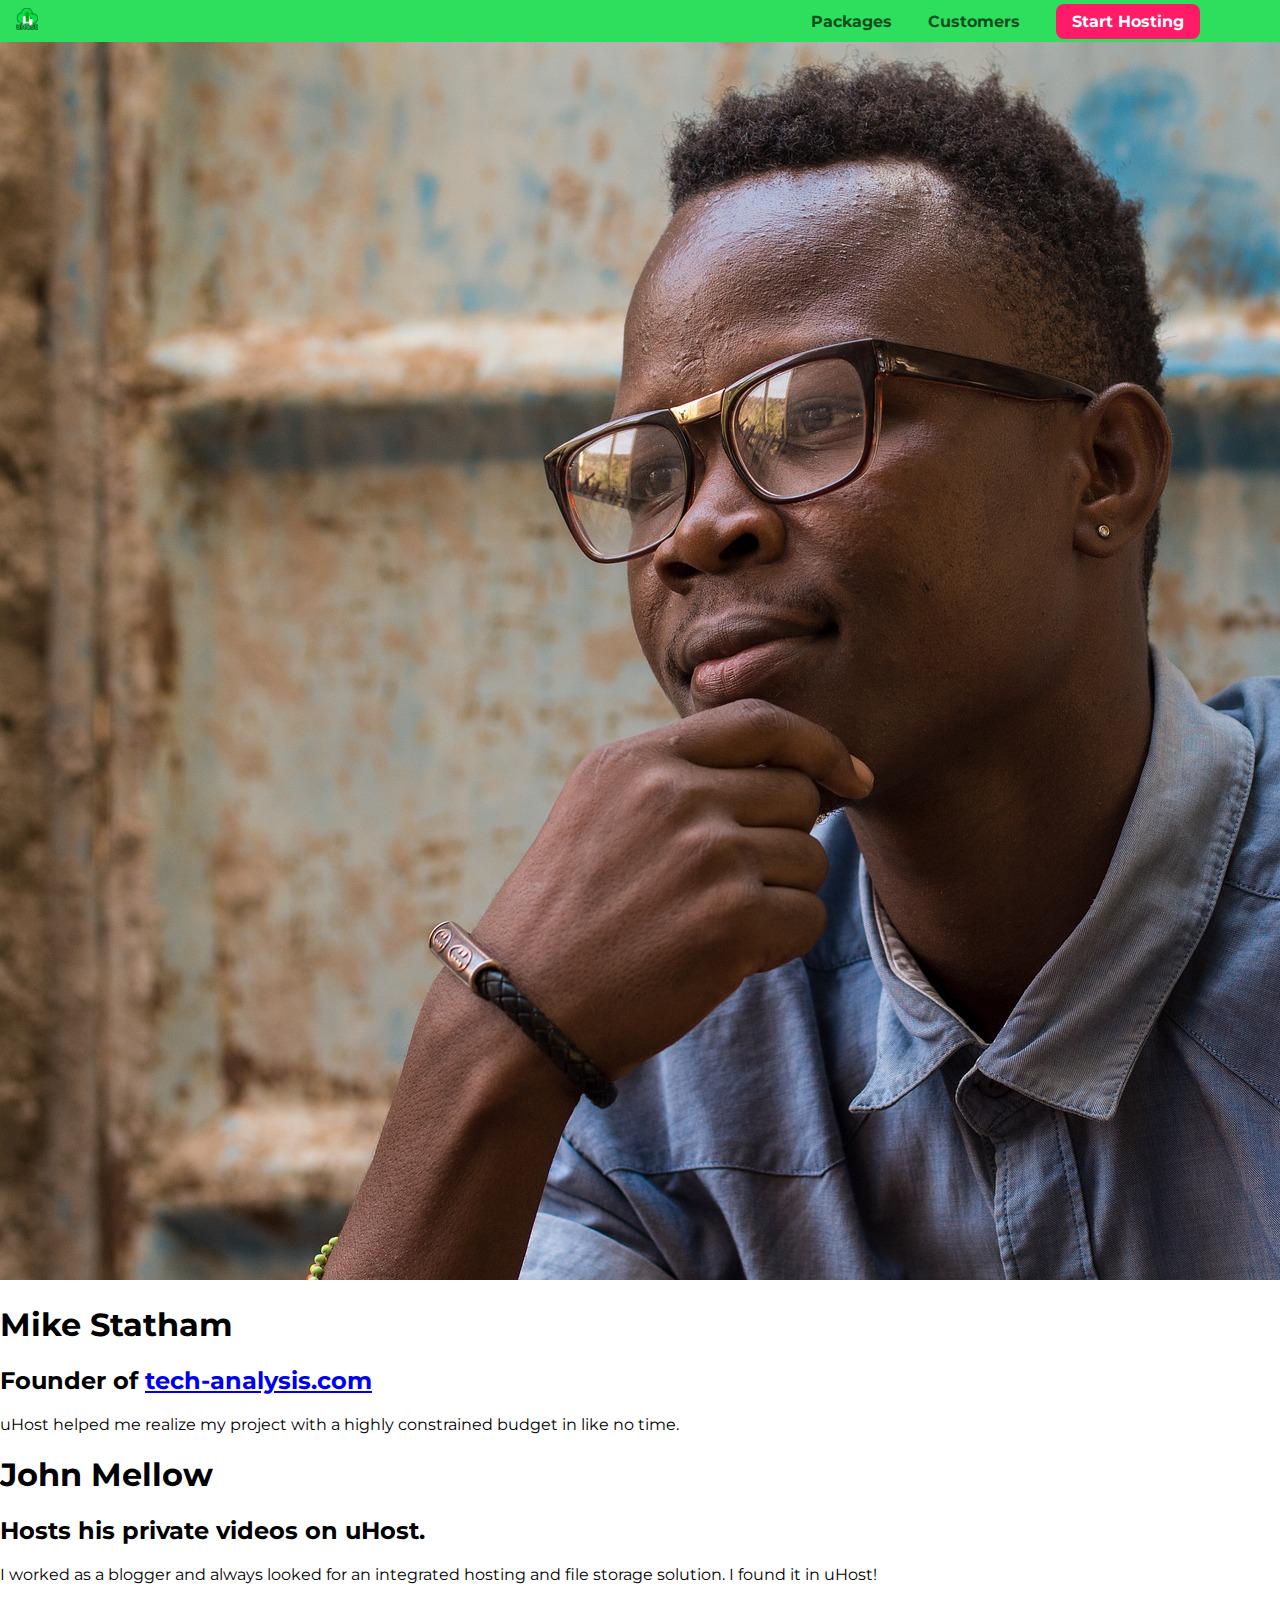
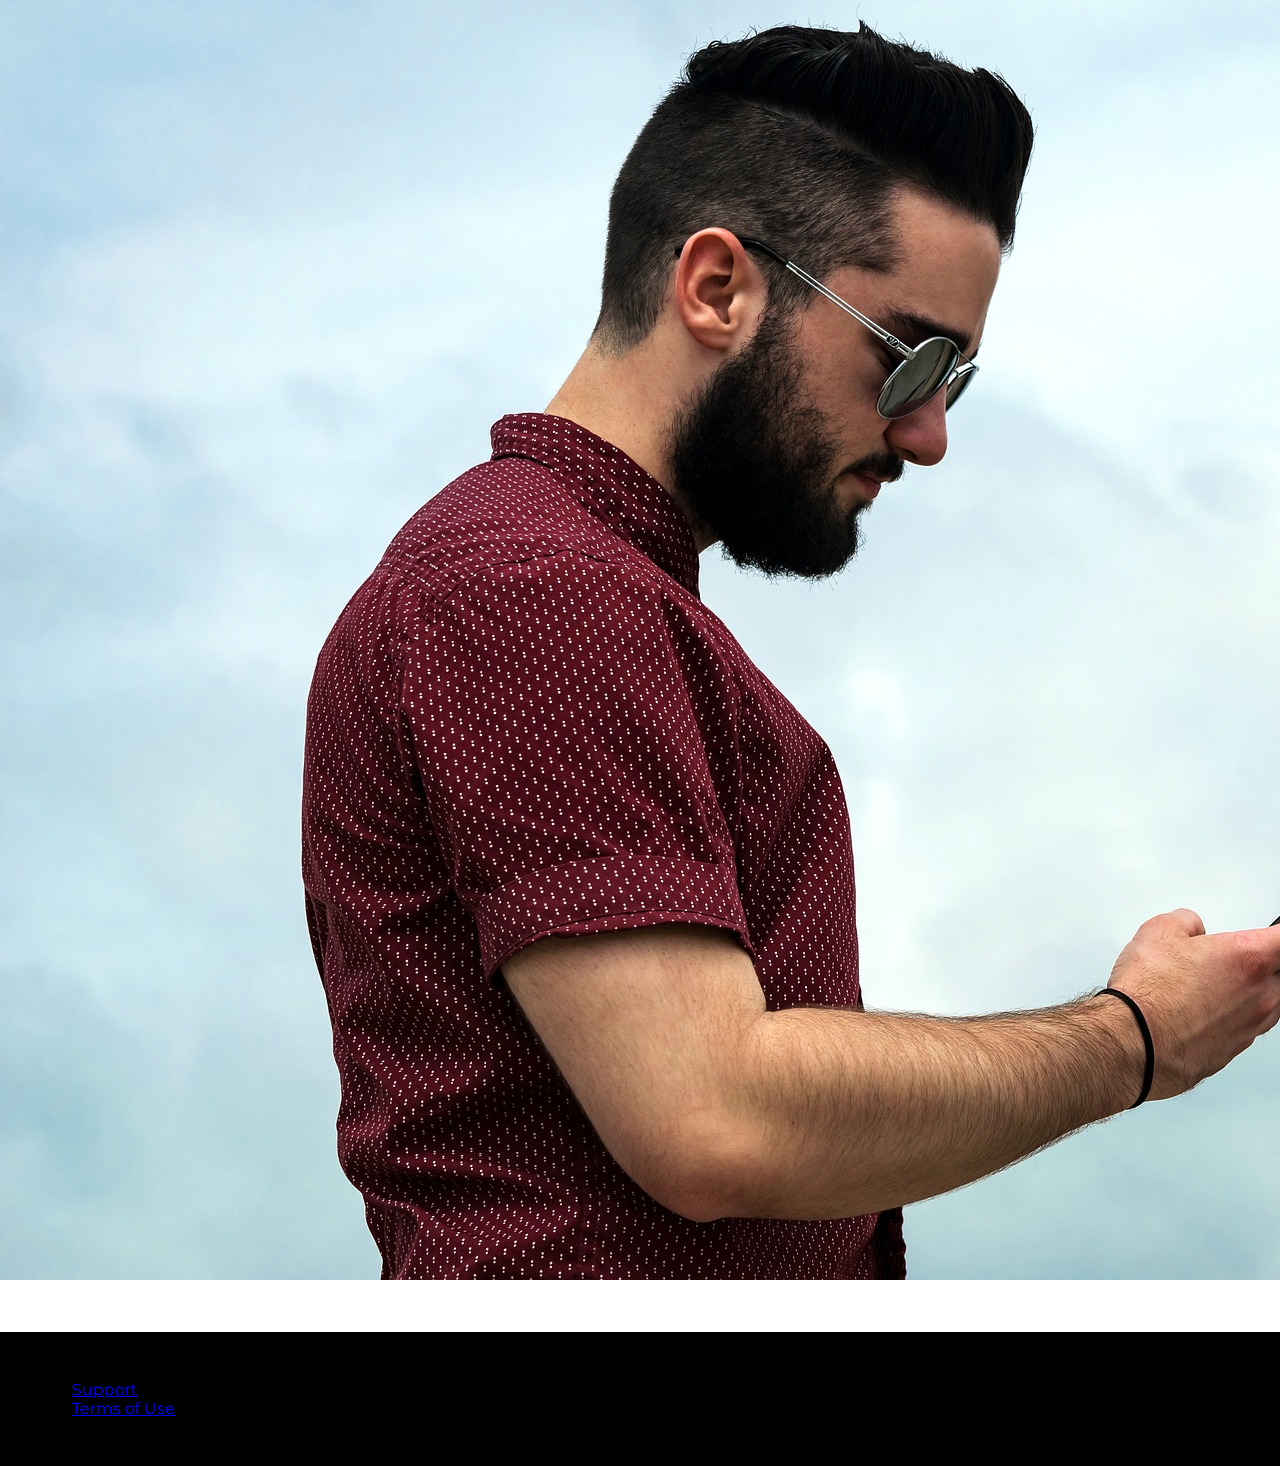
==== uhost/customers/index.html @ 760e25f6 "Add (unstyled) customers page" ====
<!DOCTYPE html>
<html lang="en">

<head>
    <meta charset="UTF-8">
    <meta name="viewport" content="width=device-width, initial-scale=1.0">
    <meta http-equiv="X-UA-Compatible" content="ie=edge">
    <title>uHost Customers</title>
    <link rel="shortcut icon" href="../favicon.png">
    <link href="https://fonts.googleapis.com/css?family=Anton|Montserrat:400,700" rel="stylesheet">
    <link rel="stylesheet" href="../shared.css">
    <link rel="stylesheet" href="customers.css">
</head>

<body>
    <header class="main-header">
        <div>
            <a href="../index.html" class="main-header__brand">
                <img src="../images/uhost-icon.png" alt="uHost - Your favourite hosting company">
            </a>
        </div>
        <nav class="main-nav">
            <ul class="main-nav__items">
                <li class="main-nav__item">
                    <a href="../packages/index.html">Packages</a>
                </li>
                <li class="main-nav__item">
                    <a href="index.html">Customers</a>
                </li>
                <li class="main-nav__item main-nav__item--cta">
                    <a href="../start-hosting/index.html">Start Hosting</a>
                </li>
            </ul>
        </nav>
    </header>
    <main>
        <div>
            <div class="testimonial" id="customer-1">
                <div class="testimonial__image-container">
                    <img src="../images/customer-1.jpg" alt="Mike Statham - Customer" class="testimonial__image">
                </div>
                <div class="testimonial__info">
                    <h1 class="testimonial__name">Mike Statham</h1>
                    <h2 class="testimonial__subtitle">Founder of
                        <a href="tech-analysis.com">tech-analysis.com</a>
                    </h2>
                    <p class="testimonial__text">uHost helped me realize my project with a highly constrained budget in
                        like no time.</p>
                </div>
            </div>
            <div class="testimonial" id="customer-2">

                <div class="testimonial__info">
                    <h1 class="testimonial__name">John Mellow</h1>
                    <h2 class="testimonial__subtitle">Hosts his private videos on uHost.
                    </h2>
                    <p class="testimonial__text">I worked as a blogger and always looked for an integrated hosting and
                        file storage solution. I found
                        it in uHost!
                    </p>
                </div>
                <div class="testimonial__image-container">
                    <img src="../images/customer-2.jpg" alt="John Mellow - Customer" class="testimonial__image">
                </div>
            </div>
        </div>
    </main>
    <footer class="main-footer">
        <nav>
            <ul>
                <li>
                    <a href="#">Support</a>
                </li>
                <li>
                    <a href="#">Terms of Use</a>
                </li>
            </ul>
        </nav>
    </footer>
</body>

</html>
---- uhost/shared.css ----
* {
    box-sizing: border-box;
}

body {
    font-family: 'Montserrat', sans-serif;
    margin: 0;
}

.main-header {
    width: 100%;
    position: fixed;
    top: 0;
    left: 0;
    background: #2ddf5c;
    padding: 8px 16px;
    z-index: 1;
}

.main-header__brand {
    color: #0e4f1f;
    text-decoration: none;
    font-weight: bold;
    font-size: 22px;
    height: 22px;
    display: inline-block;
}

.main-header__brand img {
    height: 100%;
}

.main-nav {
    display: inline-block;
    text-align: right;
    width: calc(100% - 74px);
    vertical-align: middle;
}

.main-nav__items {
    margin: 0;
    padding: 0;
    list-style: none;
}

.main-nav__item {
    display: inline-block;
    margin: 0 16px;
}

.main-nav__item a {
    color: #0e4f1f;
    text-decoration: none;
    font-weight: bold;
    padding: 3px 0;
}

.main-nav__item a:hover,
.main-nav__item a:active {
    color: white;
    border-bottom: 5px solid white;
}

.main-nav__item--cta a {
    color: white;
    background: #ff1b68;
    padding: 8px 16px;
    border-radius: 8px;
}

.main-nav__item--cta a:hover,
.main-nav__item--cta a:active {
    color: #ff1b68;
    background: white;
    border: none;
}

.main-header > div {
    display: inline-block;
    vertical-align: middle;
}

.main-footer {
    background: black;
    padding: 32px;
    margin-top: 48px;
}

.main-footer__links {
    list-style: none;
    margin: 0;
    padding: 0;
    text-align: center;
}

.main-footer__link {
    display: inline-block;
    margin: 0 16px;
}

.main-footer__link a {
    color: white;
    text-decoration: none;
}

.main-footer__link a:hover,
.main_footer__link a:active {
    color: #ccc
}

.button {
    background: #0e4f1f;
    color: white;
    font: inherit;
    border: 1.5px solid #0e4f1f;
    padding: 8px;
    border-radius: 8px;
    font-weight: bold;
    cursor: pointer;
}

.button:hover,
.button:active {
    background: white;
    color: #0e4f1f;
}

.button:focus {
    outline: none;
}
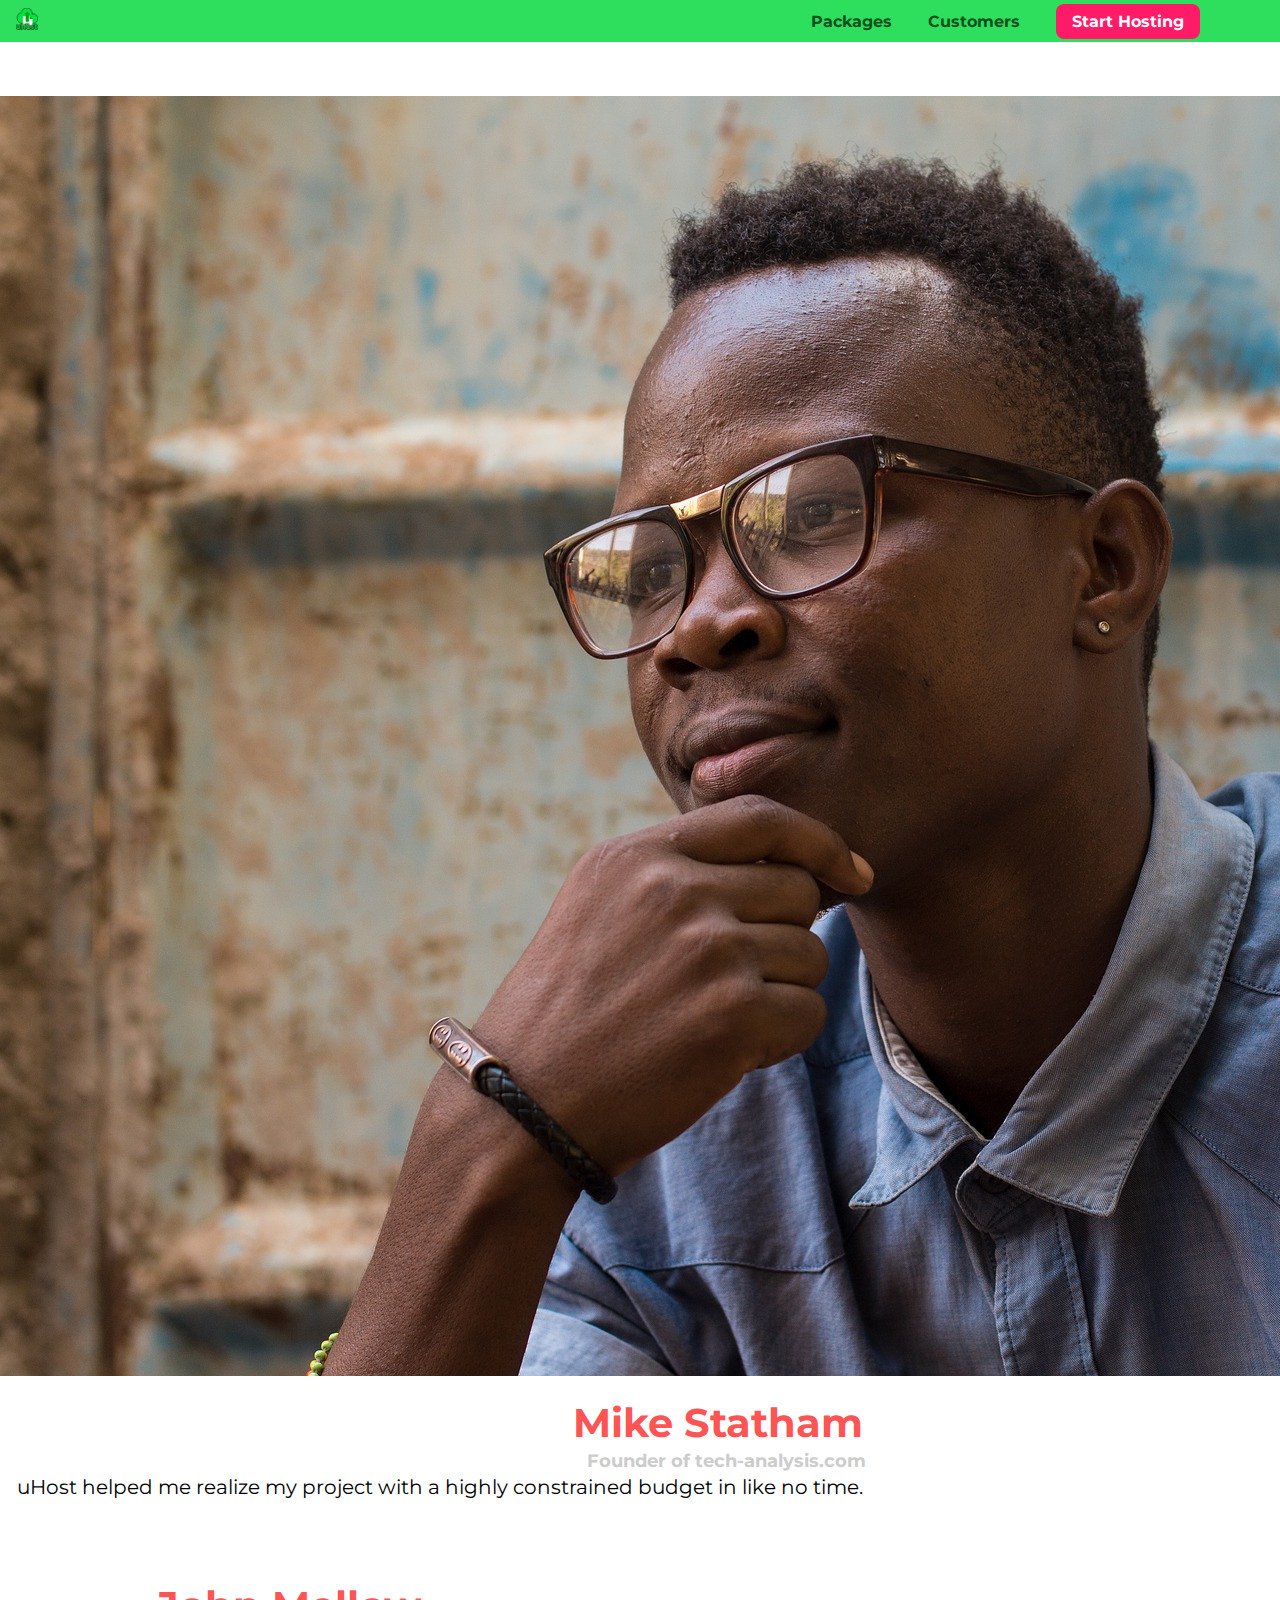
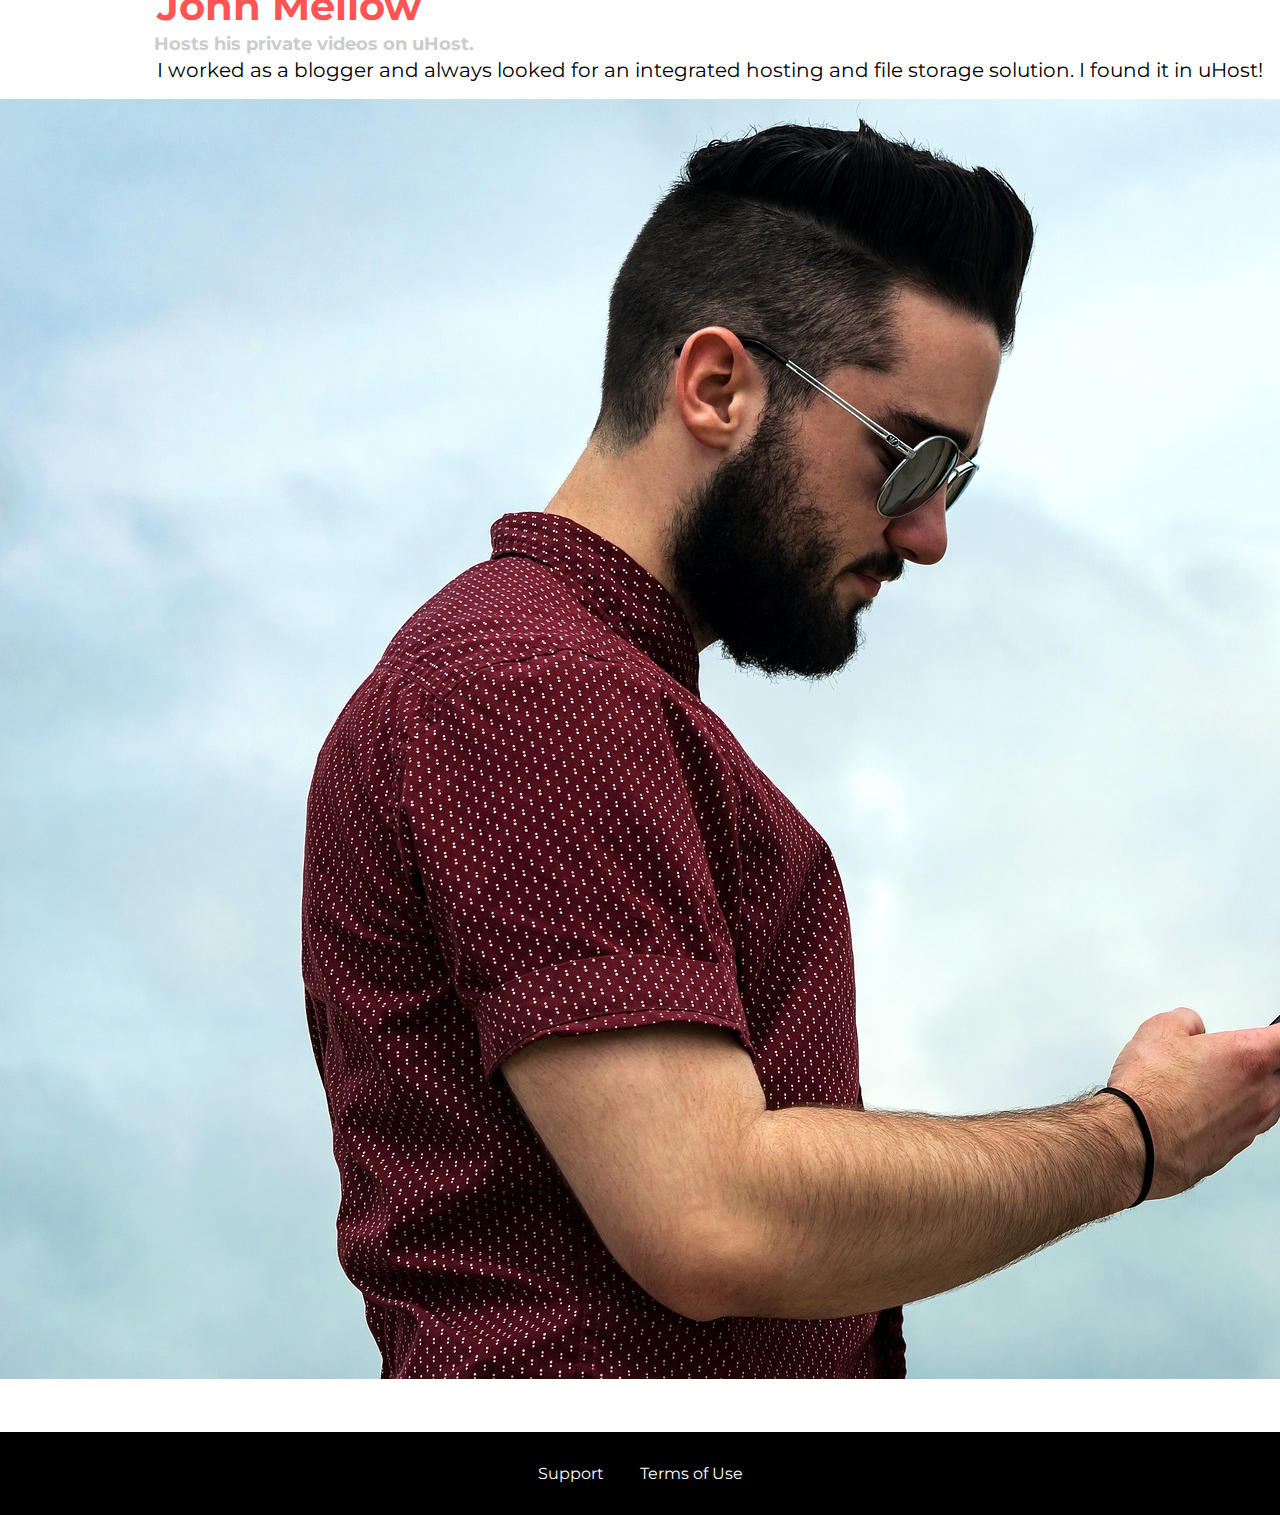
==== commit 4ebb40ed: "Fix footer styling" ====
--- a/uhost/customers/index.html
+++ b/uhost/customers/index.html
@@ -67,11 +67,11 @@
     </main>
     <footer class="main-footer">
         <nav>
-            <ul>
-                <li>
+            <ul class="main-footer__links">
+                <li class="main-footer__link">
                     <a href="#">Support</a>
                 </li>
-                <li>
+                <li class="main-footer__link">
                     <a href="#">Terms of Use</a>
                 </li>
             </ul>
--- a/uhost/customers/customers.css
+++ b/uhost/customers/customers.css
@@ -0,0 +1,55 @@
+.testimonial {
+    font-size: 20px;
+    margin: 48px 0;
+  }
+  
+  .testimonial__list {
+    width: 80%;
+    margin: auto;
+  }
+  
+  .testimonial:first-of-type {
+    margin-top: 96px;
+  }
+  
+  .testimonial__info {
+    text-align: right;
+    padding: 14px;
+    display: inline-block;
+    vertical-align: middle;
+  }
+  
+  #customer-2.testimonial {
+    text-align: right;
+  }
+  
+  #customer-2 .testimonial__info {
+    text-align: left;
+  }
+  
+  .testimonial__name {
+    margin: 3px;
+    color: #ff5454;
+  }
+  
+  .testimonial__subtitle {
+    margin: 0;
+    font-size: 18px;
+    color: #ccc;
+  }
+  
+  .testimonial__subtitle a {
+    color: inherit;
+    text-decoration: none;
+  }
+  
+  .testimonial__subtitle a:hover,
+  .testimonial__subtitle a:active {
+    color: #7a7a7a;
+  }
+  
+  .testimonial__text {
+    margin: 3px;
+  }
+  
+  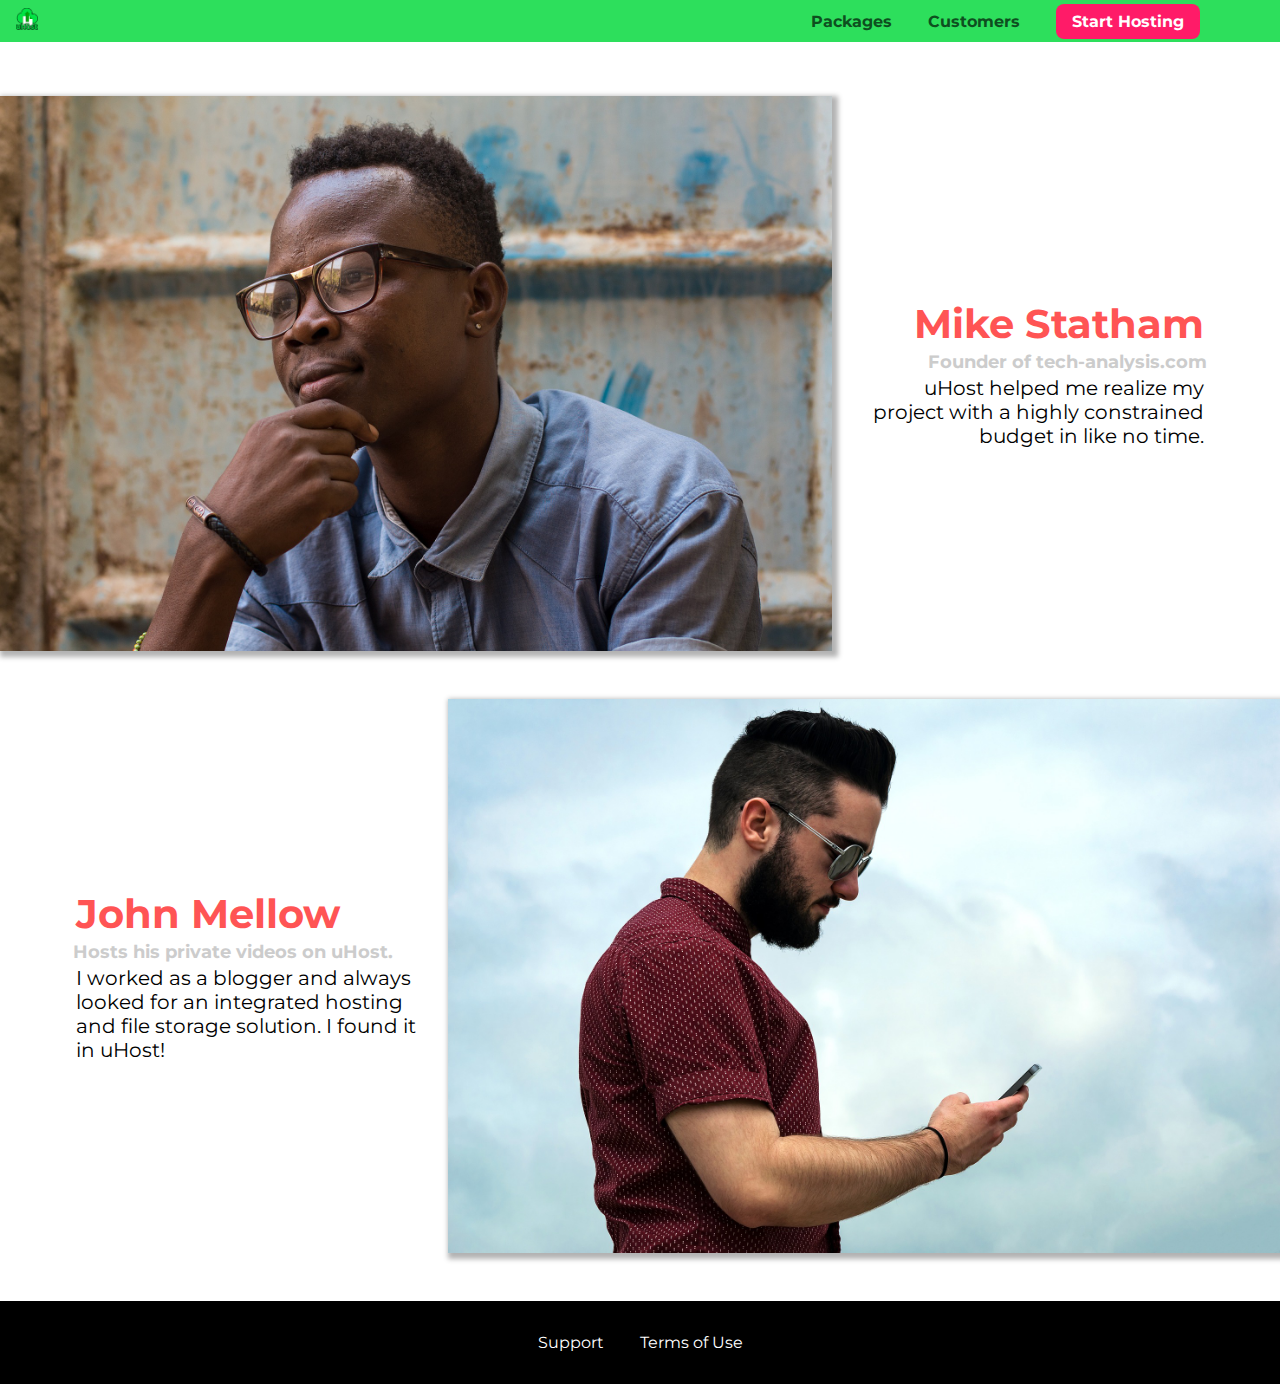
==== commit f0b3bfc6: "Prepare a backdrop to use later" ====
--- a/uhost/customers/index.html
+++ b/uhost/customers/index.html
@@ -13,6 +13,7 @@
 </head>
 
 <body>
+    <div class="backdrop"></div>
     <header class="main-header">
         <div>
             <a href="../index.html" class="main-header__brand">
--- a/uhost/shared.css
+++ b/uhost/shared.css
@@ -5,6 +5,17 @@
 body {
     font-family: 'Montserrat', sans-serif;
     margin: 0;
+}
+
+.backdrop {
+    position: fixed;
+    display: none;
+    top: 0;
+    left: 0;
+    z-index: 100;
+    width: 100%;
+    height: 100%;
+    background: rgba(0,0,0,0.5);
 }
 
 .main-header {
--- a/uhost/customers/customers.css
+++ b/uhost/customers/customers.css
@@ -11,12 +11,25 @@
   .testimonial:first-of-type {
     margin-top: 96px;
   }
+
+  .testimonial__image-container {
+    width: 65%;
+    display: inline-block;
+    vertical-align: middle;
+    box-shadow: 3px 3px 5px 3px rgba(0,0,0,0.3)
+  }
   
+  .testimonial__image {
+    width: 100%;
+    vertical-align: middle;
+  }
+
   .testimonial__info {
     text-align: right;
     padding: 14px;
     display: inline-block;
     vertical-align: middle;
+    width: 30%;
   }
   
   #customer-2.testimonial {
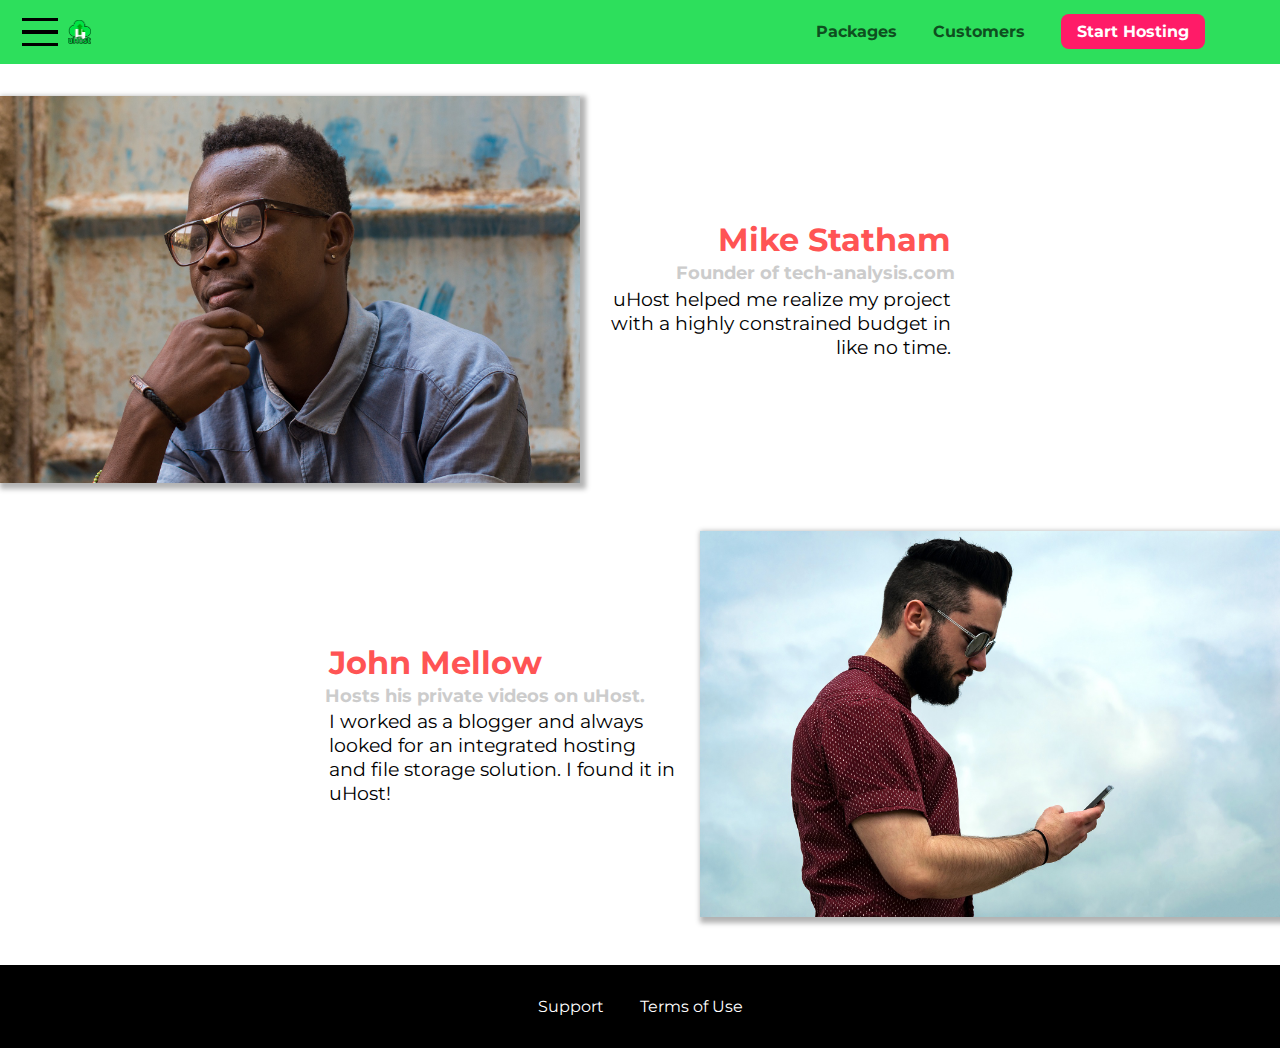
==== commit 685488c0: "Add mobile nav hamburger menu to all pages" ====
--- a/uhost/customers/index.html
+++ b/uhost/customers/index.html
@@ -16,6 +16,11 @@
     <div class="backdrop"></div>
     <header class="main-header">
         <div>
+            <button class="toggle-button">
+                <span class="toggle-button__bar"></span>
+                <span class="toggle-button__bar"></span>
+                <span class="toggle-button__bar"></span>
+            </button>
             <a href="../index.html" class="main-header__brand">
                 <img src="../images/uhost-icon.png" alt="uHost - Your favourite hosting company">
             </a>
@@ -34,6 +39,19 @@
             </ul>
         </nav>
     </header>
+    <nav class="mobile-nav">
+        <ul class="mobile-nav__items">
+            <li class="mobile-nav__item">
+                <a href="../packages/index.html">Packages</a>
+            </li>
+            <li class="mobile-nav__item">
+                <a href="index.html">Customers</a>
+            </li>
+            <li class="mobile-nav__item mobile-nav__item--cta">
+                <a href="../start-hosting/index.html">Start Hosting</a>
+            </li>
+        </ul>
+    </nav>
     <main>
         <div>
             <div class="testimonial" id="customer-1">
@@ -78,6 +96,7 @@
             </ul>
         </nav>
     </footer>
+    <script src="../shared.js"></script>
 </body>
 
 </html>--- a/uhost/shared.css
+++ b/uhost/shared.css
@@ -24,17 +24,40 @@
     top: 0;
     left: 0;
     background: #2ddf5c;
-    padding: 8px 16px;
+    padding: 0.5rem 1rem;
     z-index: 1;
+}
+
+.toggle-button {
+    width: 3rem;
+    background: transparent;
+    border: none;
+    cursor: pointer;
+    padding-top: 0;
+    padding-bottom: 0;
+    vertical-align: middle;
+  }
+  
+.toggle-button:focus {
+    outline: none;
+}
+  
+.toggle-button__bar {
+    width: 100%;
+    height: 0.2rem;
+    background: black;
+    display: block;
+    margin: 0.6rem 0;
 }
 
 .main-header__brand {
     color: #0e4f1f;
     text-decoration: none;
     font-weight: bold;
-    font-size: 22px;
-    height: 22px;
-    display: inline-block;
+    font-size: 1.5rem;
+    height: 1.5rem;
+    display: inline-block;
+    vertical-align: middle;
 }
 
 .main-header__brand img {
@@ -44,7 +67,7 @@
 .main-nav {
     display: inline-block;
     text-align: right;
-    width: calc(100% - 74px);
+    width: calc(100% - 122px);
     vertical-align: middle;
 }
 
@@ -56,14 +79,15 @@
 
 .main-nav__item {
     display: inline-block;
-    margin: 0 16px;
-}
-
-.main-nav__item a {
+    margin: 0 1rem;
+}
+
+.main-nav__item a,
+.mobile-nav__item a {
     color: #0e4f1f;
     text-decoration: none;
     font-weight: bold;
-    padding: 3px 0;
+    padding: 0.2rem 0;
 }
 
 .main-nav__item a:hover,
@@ -72,15 +96,18 @@
     border-bottom: 5px solid white;
 }
 
-.main-nav__item--cta a {
+.main-nav__item--cta a,
+.mobile-nav__item--cta a {
     color: white;
     background: #ff1b68;
-    padding: 8px 16px;
+    padding: 0.5rem 1rem;
     border-radius: 8px;
 }
 
 .main-nav__item--cta a:hover,
-.main-nav__item--cta a:active {
+.main-nav__item--cta a:active,
+.mobile-nav__item--cta a:hover,
+.mobile-nav__item--cta a:active {
     color: #ff1b68;
     background: white;
     border: none;
@@ -93,8 +120,8 @@
 
 .main-footer {
     background: black;
-    padding: 32px;
-    margin-top: 48px;
+    padding: 2rem;
+    margin-top: 3rem;
 }
 
 .main-footer__links {
@@ -106,7 +133,7 @@
 
 .main-footer__link {
     display: inline-block;
-    margin: 0 16px;
+    margin: 0 1rem;
 }
 
 .main-footer__link a {
@@ -124,7 +151,7 @@
     color: white;
     font: inherit;
     border: 1.5px solid #0e4f1f;
-    padding: 8px;
+    padding: 0.5rem;
     border-radius: 8px;
     font-weight: bold;
     cursor: pointer;
@@ -138,4 +165,36 @@
 
 .button:focus {
     outline: none;
-}+}
+
+.mobile-nav {
+    display: none;
+    position: fixed;
+    z-index: 101;
+    top: 0;
+    left: 0;
+    background: white;
+    width: 80%;
+    height: 100vh;
+}
+  
+.mobile-nav__items {
+    width: 90%;
+    height: 100%;
+    list-style: none;
+    margin: 10% auto;
+    padding: 0;
+    text-align: center;
+}
+  
+.mobile-nav__item {
+    margin: 1rem 0;
+}
+  
+.mobile-nav__item a {
+    font-size: 1.5rem;
+}
+
+.open {
+    display: block !important;
+}
--- a/uhost/customers/customers.css
+++ b/uhost/customers/customers.css
@@ -1,6 +1,6 @@
 .testimonial {
-    font-size: 20px;
-    margin: 48px 0;
+    font-size: 1.2rem;
+    margin: 3rem 0;
   }
   
   .testimonial__list {
@@ -9,11 +9,12 @@
   }
   
   .testimonial:first-of-type {
-    margin-top: 96px;
+    margin-top: 6rem;
   }
 
   .testimonial__image-container {
     width: 65%;
+    max-width: 580px;
     display: inline-block;
     vertical-align: middle;
     box-shadow: 3px 3px 5px 3px rgba(0,0,0,0.3)
@@ -26,7 +27,7 @@
 
   .testimonial__info {
     text-align: right;
-    padding: 14px;
+    padding: 0.9rem;
     display: inline-block;
     vertical-align: middle;
     width: 30%;
@@ -41,13 +42,14 @@
   }
   
   .testimonial__name {
-    margin: 3px;
+    margin: 0.2rem;
     color: #ff5454;
+    font-size: 2rem;
   }
   
   .testimonial__subtitle {
     margin: 0;
-    font-size: 18px;
+    font-size: 1.1rem;
     color: #ccc;
   }
   
@@ -62,7 +64,7 @@
   }
   
   .testimonial__text {
-    margin: 3px;
+    margin: 0.2rem;
   }
   
   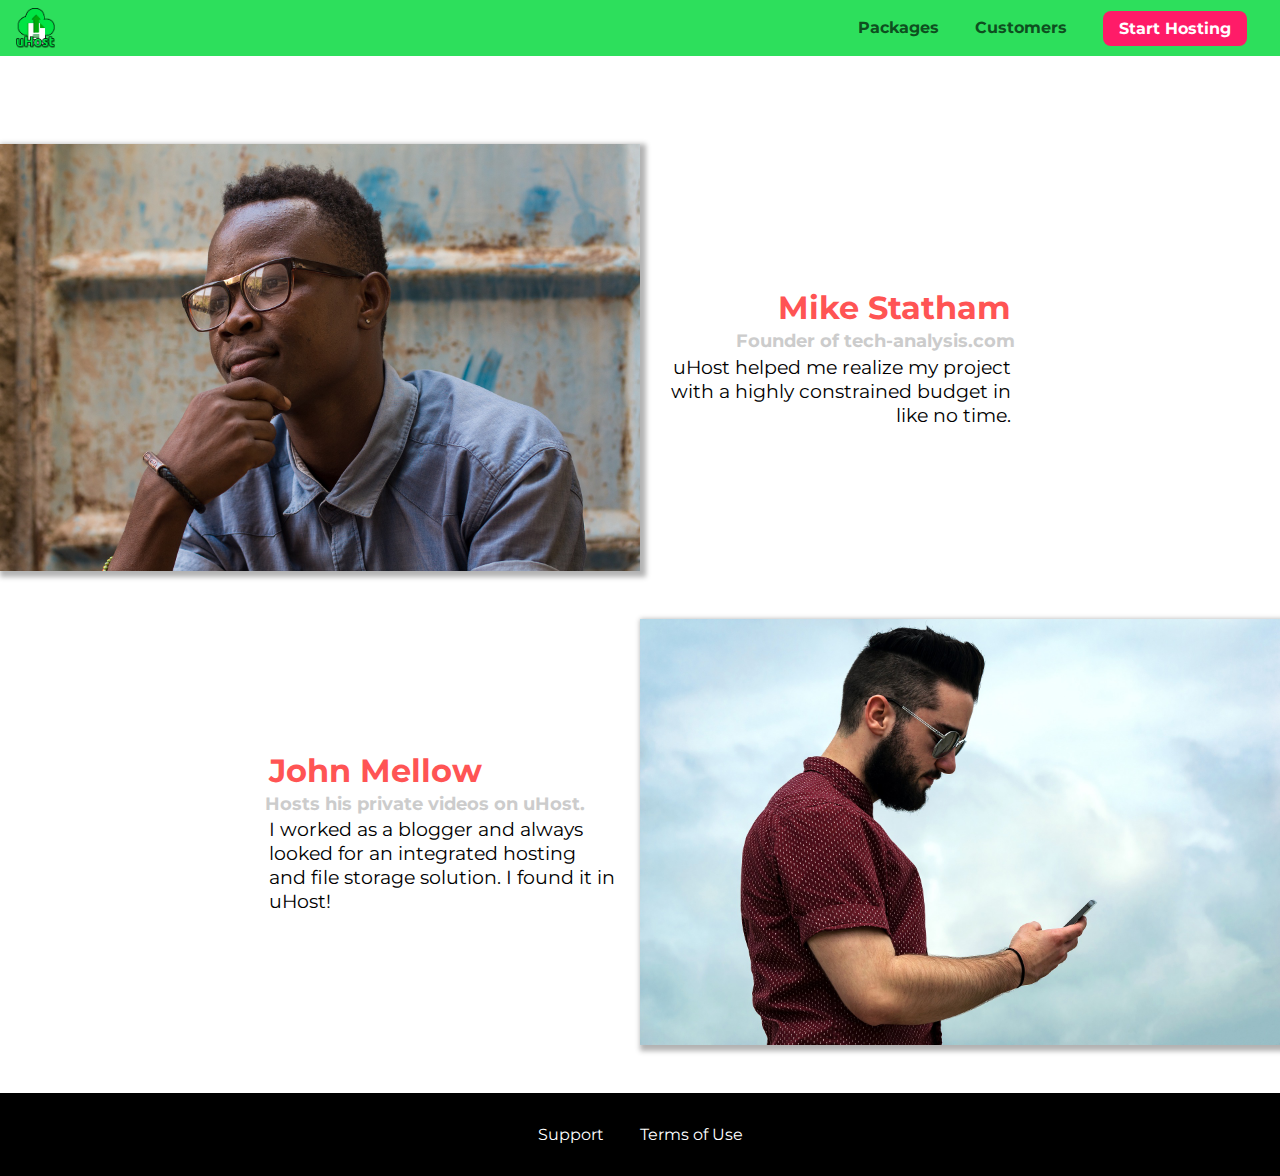
==== commit d8741d7f: "Import fonts via CSS rather than HTML" ====
--- a/uhost/customers/index.html
+++ b/uhost/customers/index.html
@@ -7,7 +7,6 @@
     <meta http-equiv="X-UA-Compatible" content="ie=edge">
     <title>uHost Customers</title>
     <link rel="shortcut icon" href="../favicon.png">
-    <link href="https://fonts.googleapis.com/css?family=Anton|Montserrat:400,700" rel="stylesheet">
     <link rel="stylesheet" href="../shared.css">
     <link rel="stylesheet" href="customers.css">
 </head>
--- a/uhost/shared.css
+++ b/uhost/shared.css
@@ -1,3 +1,6 @@
+@import url('https://fonts.googleapis.com/css2?family=Anton&display=swap');
+@import url('https://fonts.googleapis.com/css2?family=Montserrat:wght@400;700&display=swap');
+
 * {
     box-sizing: border-box;
 }
@@ -5,6 +8,11 @@
 body {
     font-family: 'Montserrat', sans-serif;
     margin: 0;
+}
+
+main {
+    min-height: calc(100vh - 3.5rem - 8rem);
+    margin-top: 3.5rem;
 }
 
 .backdrop {
@@ -36,7 +44,7 @@
     padding-top: 0;
     padding-bottom: 0;
     vertical-align: middle;
-  }
+}
   
 .toggle-button:focus {
     outline: none;
@@ -54,8 +62,7 @@
     color: #0e4f1f;
     text-decoration: none;
     font-weight: bold;
-    font-size: 1.5rem;
-    height: 1.5rem;
+    height: 2.5rem;
     display: inline-block;
     vertical-align: middle;
 }
@@ -65,10 +72,7 @@
 }
 
 .main-nav {
-    display: inline-block;
-    text-align: right;
-    width: calc(100% - 122px);
-    vertical-align: middle;
+    display: none;
 }
 
 .main-nav__items {
@@ -118,6 +122,19 @@
     vertical-align: middle;
 }
 
+@media (min-width: 40rem) {
+    .toggle-button {
+        display: none;
+    }
+
+    .main-nav {
+        display: inline-block;
+        text-align: right;
+        width: calc(100% - 44px);
+        vertical-align: middle;
+    }
+}
+
 .main-footer {
     background: black;
     padding: 2rem;
@@ -132,8 +149,7 @@
 }
 
 .main-footer__link {
-    display: inline-block;
-    margin: 0 1rem;
+    margin: 1rem 0;
 }
 
 .main-footer__link a {
@@ -165,6 +181,13 @@
 
 .button:focus {
     outline: none;
+}
+
+.button[disabled] {
+    cursor: not-allowed;
+    border: #a1a1a1;
+    background: #ccc;
+    color: #a1a1a1;
 }
 
 .mobile-nav {
@@ -198,3 +221,10 @@
 .open {
     display: block !important;
 }
+
+@media (min-width: 40rem) {
+    .main-footer__link {
+        display: inline-block;
+        margin: 0 1rem;
+    }
+}
--- a/uhost/customers/customers.css
+++ b/uhost/customers/customers.css
@@ -1,70 +1,76 @@
+main {
+  padding-top: 2.5rem;
+}
+
 .testimonial {
-    font-size: 1.2rem;
-    margin: 3rem 0;
-  }
+  font-size: 1.2rem;
+}
+
+.testimonial__image-container {
+  width: 100%;
+  max-width: 40rem;
+  box-shadow: 3px 3px 5px 3px rgba(0,0,0,0.3)
+}
   
-  .testimonial__list {
-    width: 80%;
-    margin: auto;
-  }
+.testimonial__image {
+  width: 100%;
+  vertical-align: middle;
+}
+
+.testimonial__info {
+  text-align: right;
+  padding: 0.9rem;
+}
   
-  .testimonial:first-of-type {
-    margin-top: 6rem;
+#customer-2.testimonial {
+  text-align: right;
+}
+  
+#customer-2 .testimonial__info {
+  text-align: left;
+}
+  
+.testimonial__name {
+  margin: 0.2rem;
+  color: #ff5454;
+  font-size: 2rem;
+}
+  
+.testimonial__subtitle {
+  margin: 0;
+  font-size: 1.1rem;
+  color: #ccc;
+}
+
+.testimonial__subtitle a {
+  color: inherit;
+  text-decoration: none;
+}
+
+.testimonial__subtitle a:hover,
+.testimonial__subtitle a:active {
+  color: #7a7a7a;
+}
+
+.testimonial__text {
+  margin: 0.2rem;
+}
+  
+@media (min-width: 40rem)  {
+  .testimonial {
+    margin: 3rem auto;
+    max-width: 1500px;
   }
 
   .testimonial__image-container {
-    width: 65%;
-    max-width: 580px;
     display: inline-block;
     vertical-align: middle;
-    box-shadow: 3px 3px 5px 3px rgba(0,0,0,0.3)
-  }
-  
-  .testimonial__image {
-    width: 100%;
-    vertical-align: middle;
+    width: 66%
   }
 
   .testimonial__info {
-    text-align: right;
-    padding: 0.9rem;
     display: inline-block;
     vertical-align: middle;
     width: 30%;
   }
-  
-  #customer-2.testimonial {
-    text-align: right;
-  }
-  
-  #customer-2 .testimonial__info {
-    text-align: left;
-  }
-  
-  .testimonial__name {
-    margin: 0.2rem;
-    color: #ff5454;
-    font-size: 2rem;
-  }
-  
-  .testimonial__subtitle {
-    margin: 0;
-    font-size: 1.1rem;
-    color: #ccc;
-  }
-  
-  .testimonial__subtitle a {
-    color: inherit;
-    text-decoration: none;
-  }
-  
-  .testimonial__subtitle a:hover,
-  .testimonial__subtitle a:active {
-    color: #7a7a7a;
-  }
-  
-  .testimonial__text {
-    margin: 0.2rem;
-  }
-  
-  +}